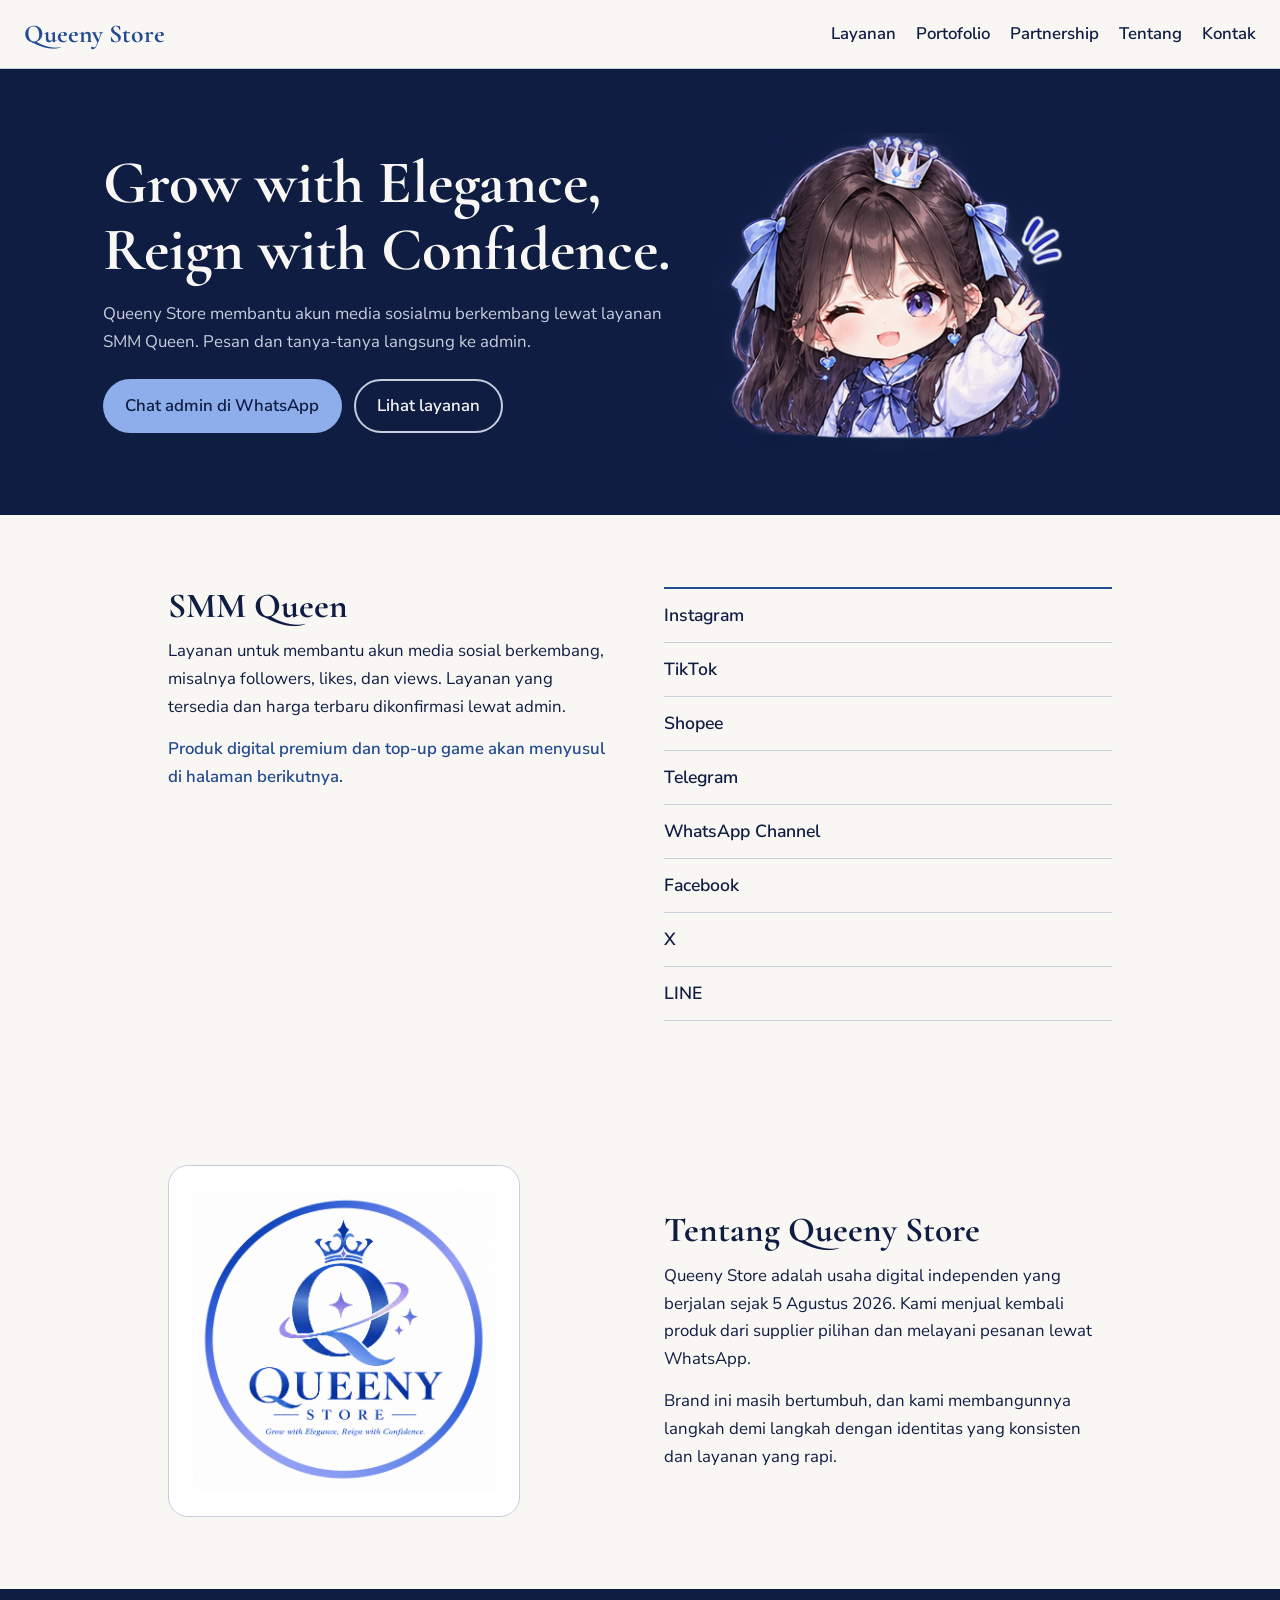
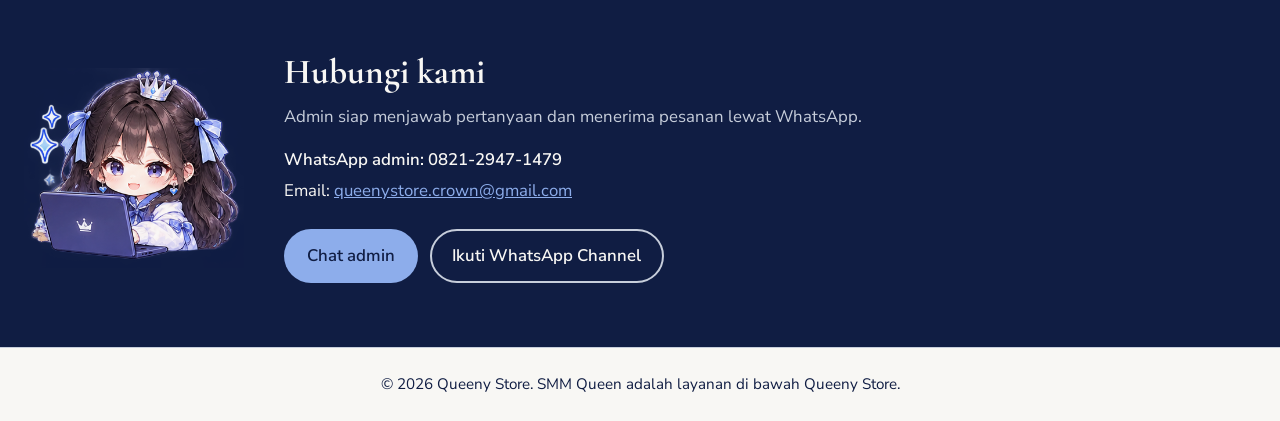
==== index.html @ a107acc6 "Update index.html" ====
<!DOCTYPE html>
<html lang="id">
<head>
  <meta charset="UTF-8">
  <meta name="viewport" content="width=device-width, initial-scale=1">
  <title>Queeny Store | SMM Queen</title>
  <meta name="description" content="Queeny Store adalah usaha digital independen. Lewat SMM Queen, kami melayani kebutuhan pertumbuhan akun media sosial. Pesan lewat WhatsApp admin.">
  <meta name="theme-color" content="#101D43">
  <meta property="og:title" content="Queeny Store | SMM Queen">
  <meta property="og:description" content="Layanan media sosial dari Queeny Store. Grow with Elegance, Reign with Confidence.">
  <meta property="og:type" content="website">
  <link rel="icon" href="assets/logo/logo-queeny-store.png">
  <link rel="preconnect" href="https://fonts.googleapis.com">
  <link rel="preconnect" href="https://fonts.gstatic.com" crossorigin>
  <link href="https://fonts.googleapis.com/css2?family=Cormorant+Garamond:wght@600;700&family=Nunito+Sans:wght@400;600&display=swap" rel="stylesheet">
  <link rel="stylesheet" href="css/style.css">
</head>
<body>

  <header class="site-header">
    <a class="wordmark" href="#beranda">Queeny Store</a>
    <nav aria-label="Menu utama">
      <a href="#layanan">Layanan</a>
      <a href="portfolio.html">Portofolio</a>
      <a href="partnership.html">Partnership</a>
      <a href="#tentang">Tentang</a>
      <a href="#kontak">Kontak</a>
    </nav>
  </header>

  <main>
    <!-- Hero: bagian pertama yang dilihat pengunjung -->
    <section class="hero" id="beranda">
      <div class="hero-text">
        <h1>Grow with Elegance, Reign with Confidence.</h1>
        <p>Queeny Store membantu akun media sosialmu berkembang lewat layanan SMM Queen. Pesan dan tanya-tanya langsung ke admin.</p>
        <div class="actions">
          <a class="btn btn-light" href="https://wa.me/6282129471479" target="_blank" rel="noopener">Chat admin di WhatsApp</a>
          <a class="btn btn-outline" href="#layanan">Lihat layanan</a>
        </div>
      </div>
      <img class="hero-mascot" src="assets/mascot/say-hai-qieeny.png" alt="Maskot Queeny Store, gadis berambut cokelat dengan pita biru dan mahkota perak, melambaikan tangan" width="420" height="420">
    </section>

    <!-- Layanan: daftar platform SMM Queen -->
    <section class="section split" id="layanan">
      <div>
        <h2>SMM Queen</h2>
        <p>Layanan untuk membantu akun media sosial berkembang, misalnya followers, likes, dan views. Layanan yang tersedia dan harga terbaru dikonfirmasi lewat admin.</p>
        <p class="note">Produk digital premium dan top-up game akan menyusul di halaman berikutnya.</p>
      </div>
      <ul class="platform-list" aria-label="Platform yang dilayani">
        <li>Instagram</li>
        <li>TikTok</li>
        <li>Shopee</li>
        <li>Telegram</li>
        <li>WhatsApp Channel</li>
        <li>Facebook</li>
        <li>X</li>
        <li>LINE</li>
      </ul>
    </section>

    <!-- Tentang: cerita singkat dan logo -->
    <section class="section split about" id="tentang">
      <div class="logo-panel">
        <img src="assets/logo/logo-queeny-store.png" alt="Logo Queeny Store: huruf Q bermahkota dengan cincin orbit dan bintang" width="320" height="320" loading="lazy">
      </div>
      <div>
        <h2>Tentang Queeny Store</h2>
        <p>Queeny Store adalah usaha digital independen yang berjalan sejak 5 Agustus 2026. Kami menjual kembali produk dari supplier pilihan dan melayani pesanan lewat WhatsApp.</p>
        <p>Brand ini masih bertumbuh, dan kami membangunnya langkah demi langkah dengan identitas yang konsisten dan layanan yang rapi.</p>
      </div>
    </section>

    <!-- Kontak -->
    <section class="contact" id="kontak">
      <img src="assets/mascot/work-qieeny.png" alt="Maskot Queeny Store sedang bekerja dengan laptop" width="260" height="260" loading="lazy">
      <div>
        <h2>Hubungi kami</h2>
        <p>Admin siap menjawab pertanyaan dan menerima pesanan lewat WhatsApp.</p>
        <p class="phone">WhatsApp admin: 0821-2947-1479</p>
        <p class="email">Email: <a href="mailto:queenystore.crown@gmail.com">queenystore.crown@gmail.com</a></p>
        <div class="actions">
          <a class="btn btn-light" href="https://wa.me/6282129471479" target="_blank" rel="noopener">Chat admin</a>
          <a class="btn btn-outline" href="https://whatsapp.com/channel/0029Vb8WDUM1HspxHZ1Gtm0l" target="_blank" rel="noopener">Ikuti WhatsApp Channel</a>
        </div>
      </div>
    </section>
  </main>

  <footer class="site-footer">
    <p>&copy; 2026 Queeny Store. SMM Queen adalah layanan di bawah Queeny Store.</p>
  </footer>

</body>
</html>
---- css/style.css ----
/* ===== Warna brand Queeny Store ===== */
:root {
  --navy: #101D43;
  --blue: #244A8F;
  --icy: #8DADEB;
  --silver: #C7CEDB;
  --pearl: #F8F7F4;
  --display: "Cormorant Garamond", Georgia, serif;
  --body: "Nunito Sans", system-ui, sans-serif;
}

* { box-sizing: border-box; margin: 0; }
html { scroll-behavior: smooth; scroll-padding-top: 4rem; }

body {
  font-family: var(--body);
  font-size: 1.05rem;
  line-height: 1.65;
  color: var(--navy);
  background: var(--pearl);
}

img { max-width: 100%; height: auto; display: block; }
a { color: var(--blue); }
a:focus-visible { outline: 3px solid var(--icy); outline-offset: 3px; }

h1, h2 { font-family: var(--display); line-height: 1.1; }
h2 { font-size: 2.2rem; margin-bottom: 0.75rem; }
p + p { margin-top: 0.9rem; }

/* ===== Header ===== */
.site-header {
  position: sticky; top: 0; z-index: 10;
  display: flex; flex-wrap: wrap; align-items: center; justify-content: space-between;
  gap: 0.5rem 1.5rem;
  padding: 0.8rem 1.5rem;
  background: var(--pearl);
  border-bottom: 1px solid var(--silver);
}
.wordmark {
  font-family: var(--display); font-size: 1.6rem; font-weight: 700;
  color: var(--blue); text-decoration: none;
}
.site-header nav { display: flex; gap: 1.25rem; }
.site-header nav a { color: var(--navy); text-decoration: none; font-weight: 600; }
.site-header nav a:hover { color: var(--blue); text-decoration: underline; }

/* ===== Tombol ===== */
.actions { display: flex; flex-wrap: wrap; gap: 0.75rem; margin-top: 1.5rem; }
.btn {
  display: inline-block; padding: 0.7rem 1.3rem; border-radius: 999px;
  font-weight: 600; text-decoration: none; border: 2px solid transparent;
}
.btn-light { background: var(--icy); color: var(--navy); }
.btn-light:hover { background: var(--pearl); }
.btn-outline { border-color: var(--silver); color: var(--pearl); }
.btn-outline:hover { background: rgba(248, 247, 244, 0.12); }

/* ===== Hero ===== */
.hero {
  display: grid; grid-template-columns: 1.2fr 1fr; align-items: center; gap: 2rem;
  padding: 4rem 1.5rem; background: var(--navy); color: var(--pearl);
}
.hero-text { max-width: 36rem; margin-left: auto; }
.hero h1 { font-size: clamp(2.4rem, 5.5vw, 3.8rem); font-weight: 700; margin-bottom: 1rem; }
.hero p { color: var(--silver); }
.hero-mascot { width: min(100%, 380px); margin-right: auto; }

/* ===== Bagian umum ===== */
.section {
  max-width: 62rem; margin: 0 auto; padding: 4.5rem 1.5rem;
}
.split { display: grid; grid-template-columns: 1fr 1fr; gap: 3rem; align-items: start; }
.note { color: var(--blue); font-weight: 600; }

/* Daftar platform */
.platform-list { list-style: none; padding: 0; border-top: 2px solid var(--blue); }
.platform-list li {
  padding: 0.75rem 0; border-bottom: 1px solid var(--silver);
  font-weight: 600; font-size: 1.1rem;
}

/* Tentang */
.about { align-items: center; }
.logo-panel {
  background: #fff; border: 1px solid var(--silver); border-radius: 1.25rem;
  padding: 1.5rem; max-width: 22rem;
}

/* ===== Kontak ===== */
.contact {
  display: grid; grid-template-columns: auto 1fr; align-items: center; gap: 2.5rem;
  padding: 4rem 1.5rem; background: var(--navy); color: var(--pearl);
  justify-content: center;
}
.contact img { width: 220px; }
.contact p { color: var(--silver); }
.contact .phone { color: var(--pearl); font-weight: 600; margin-top: 0.9rem; }
.contact .email { color: var(--pearl); margin-top: 0.25rem; }
.contact .email a { color: var(--icy); }

/* ===== Footer ===== */
.site-footer {
  padding: 1.5rem; text-align: center; font-size: 0.95rem;
  background: var(--pearl); border-top: 1px solid var(--silver);
}

/* ===== Layar kecil ===== */
@media (max-width: 760px) {
  .hero, .split, .contact { grid-template-columns: 1fr; }
  .hero { padding: 2.5rem 1.25rem; text-align: left; }
  .hero-text { margin: 0; }
  .hero-mascot { margin: 0 auto; width: min(75%, 300px); order: -1; }
  .section { padding: 3rem 1.25rem; }
  .split { gap: 1.75rem; }
  .contact img { width: 160px; margin: 0 auto; }
}
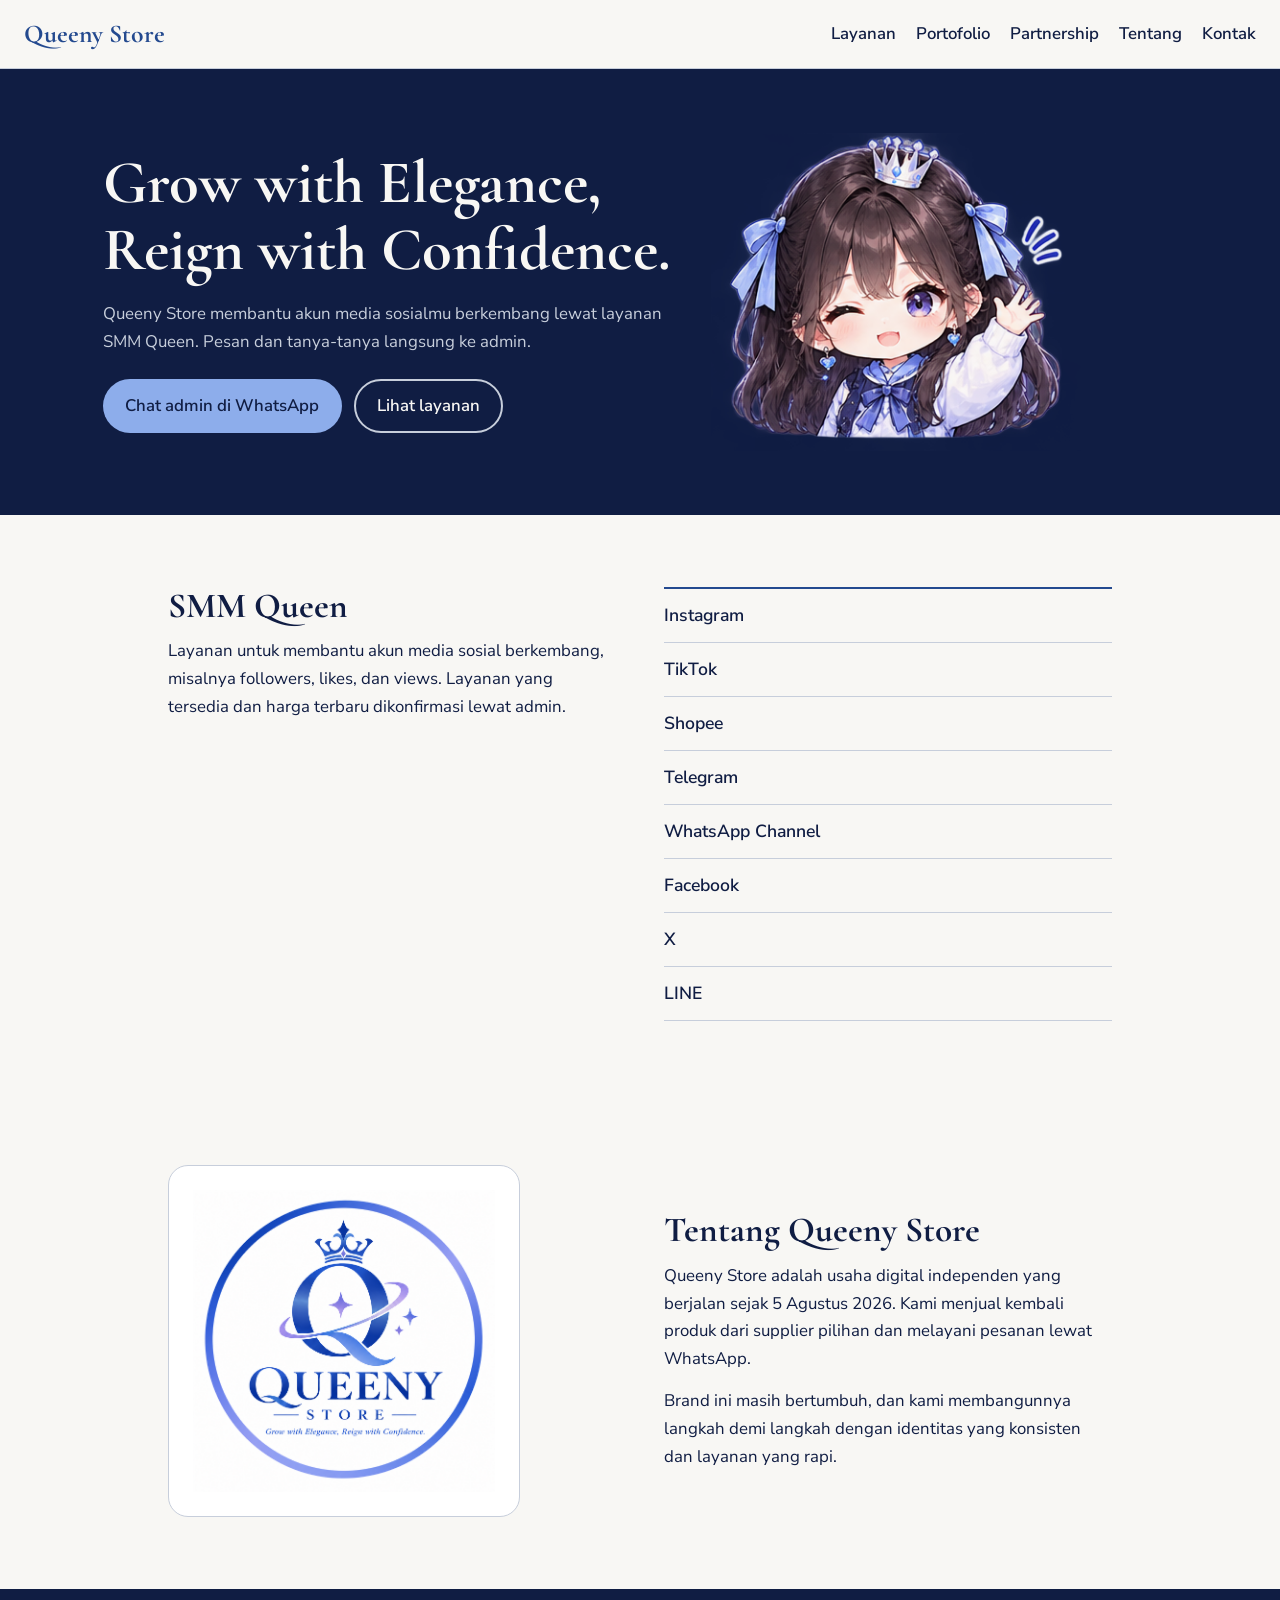
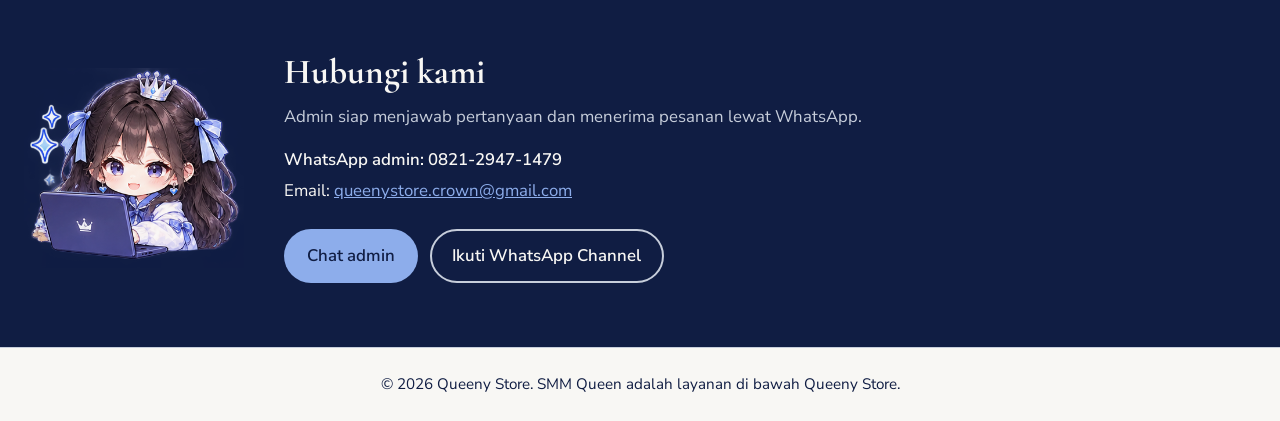
==== commit 5cede9c7: "Update index.html" ====
--- a/index.html
+++ b/index.html
@@ -9,7 +9,9 @@
   <meta property="og:title" content="Queeny Store | SMM Queen">
   <meta property="og:description" content="Layanan media sosial dari Queeny Store. Grow with Elegance, Reign with Confidence.">
   <meta property="og:type" content="website">
-  <link rel="icon" href="assets/logo/logo-queeny-store.png">
+  <link rel="icon" href="assets/favicon/favicon.ico" sizes="48x48">
+  <link rel="icon" type="image/png" sizes="32x32" href="assets/favicon/favicon-32.png">
+  <link rel="apple-touch-icon" href="assets/favicon/apple-touch-icon.png">
   <link rel="preconnect" href="https://fonts.googleapis.com">
   <link rel="preconnect" href="https://fonts.gstatic.com" crossorigin>
   <link href="https://fonts.googleapis.com/css2?family=Cormorant+Garamond:wght@600;700&family=Nunito+Sans:wght@400;600&display=swap" rel="stylesheet">
@@ -47,7 +49,7 @@
       <div>
         <h2>SMM Queen</h2>
         <p>Layanan untuk membantu akun media sosial berkembang, misalnya followers, likes, dan views. Layanan yang tersedia dan harga terbaru dikonfirmasi lewat admin.</p>
-        <p class="note">Produk digital premium dan top-up game akan menyusul di halaman berikutnya.</p>
+        <!--<p class="note">Produk digital premium dan top-up game akan menyusul di halaman berikutnya.</p>-->
       </div>
       <ul class="platform-list" aria-label="Platform yang dilayani">
         <li>Instagram</li>
--- a/css/style.css
+++ b/css/style.css
@@ -107,6 +107,14 @@
 
 /* ===== Layar kecil ===== */
 @media (max-width: 760px) {
+  /* Menu: boleh turun ke baris kedua supaya tidak terpotong */
+.site-header nav { flex-wrap: wrap; gap: 0.25rem 1.1rem; }
+
+@media (max-width: 760px) {
+  .site-header { position: static; padding: 0.75rem 1.25rem; }
+  .site-header nav { font-size: 0.98rem; }
+  .site-header nav a { padding: 0.4rem 0; }
+}
   .hero, .split, .contact { grid-template-columns: 1fr; }
   .hero { padding: 2.5rem 1.25rem; text-align: left; }
   .hero-text { margin: 0; }
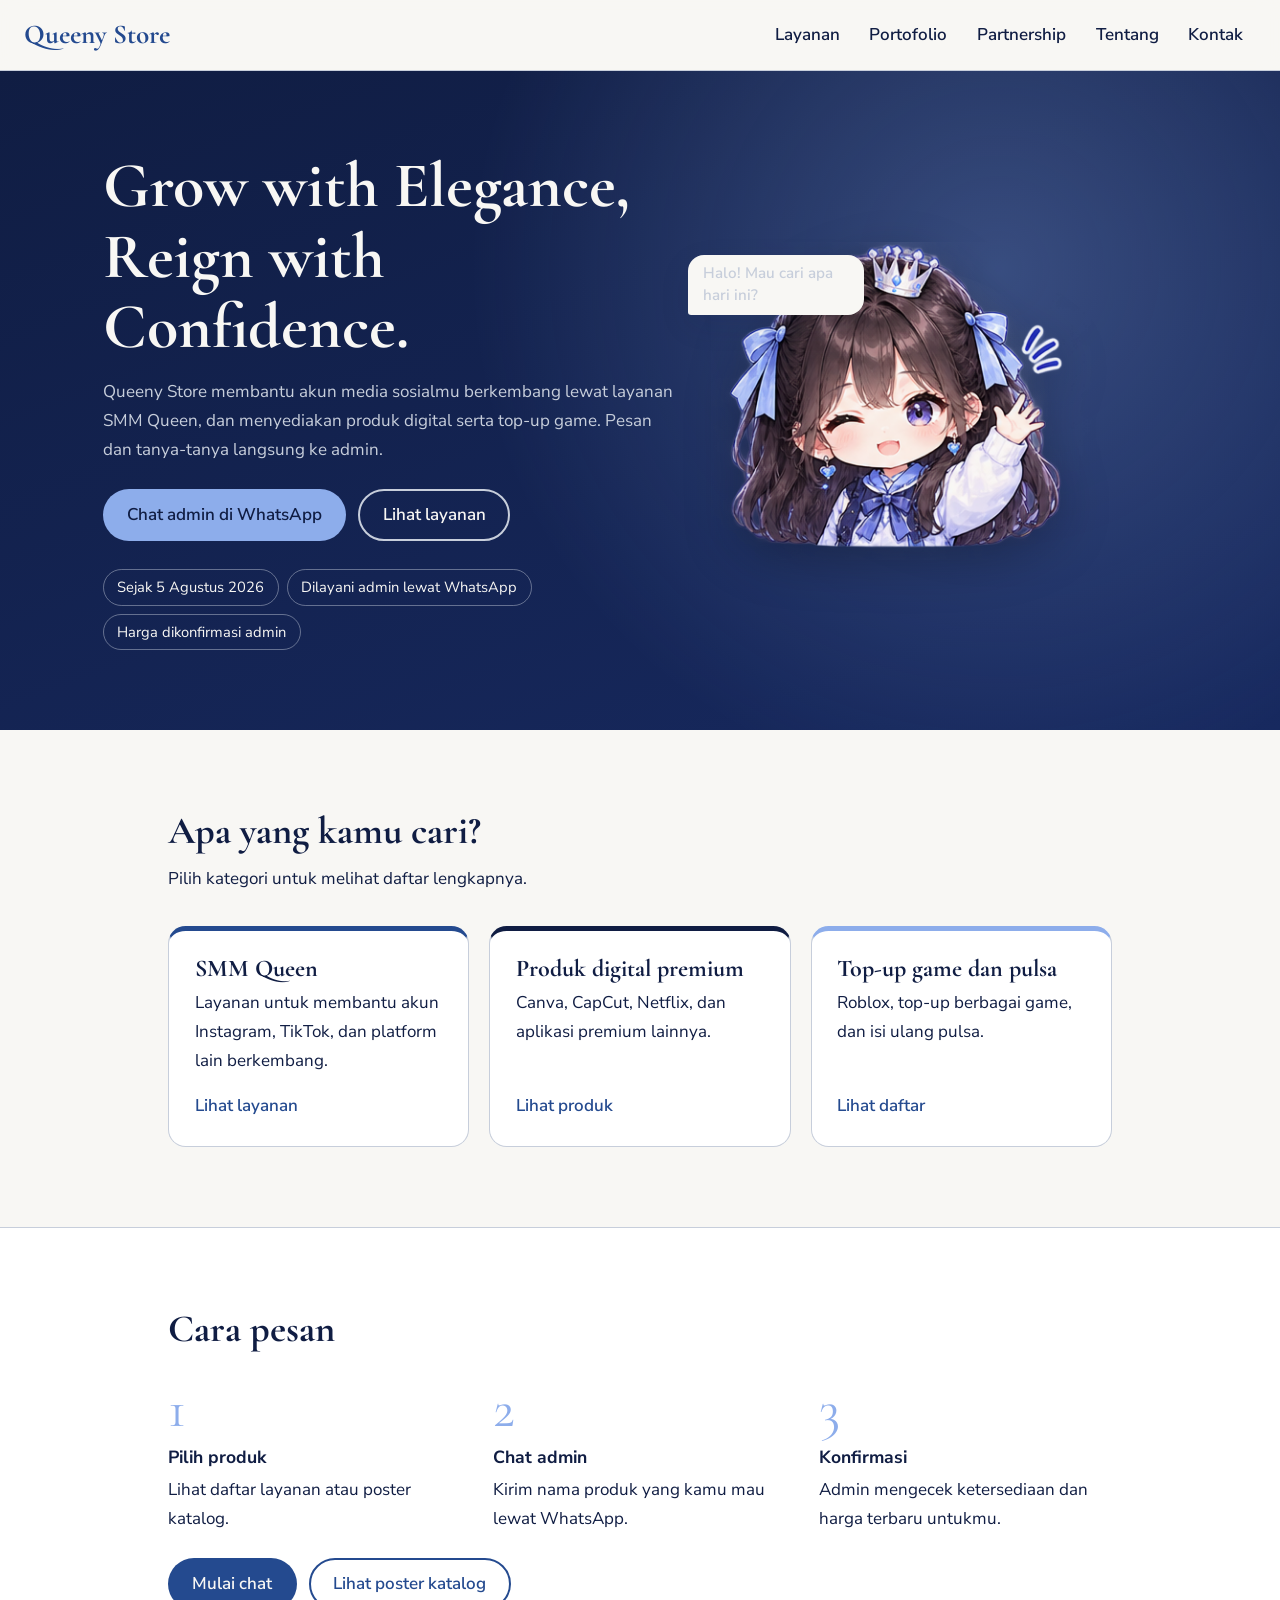
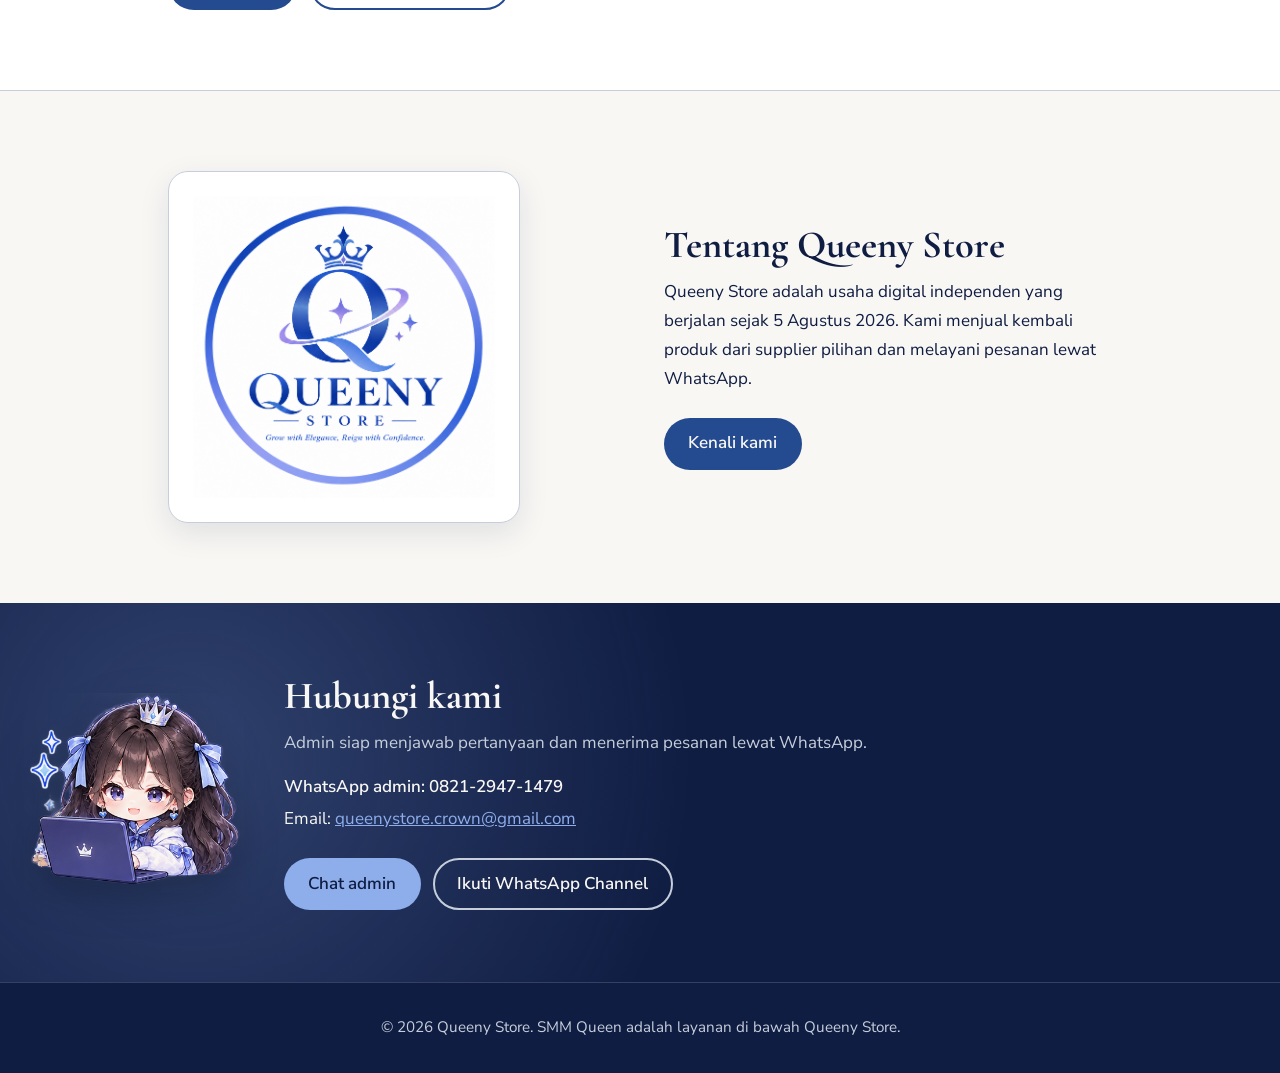
==== commit ac5886fa: "Update index.html" ====
--- a/index.html
+++ b/index.html
@@ -9,6 +9,7 @@
   <meta property="og:title" content="Queeny Store | SMM Queen">
   <meta property="og:description" content="Layanan media sosial dari Queeny Store. Grow with Elegance, Reign with Confidence.">
   <meta property="og:type" content="website">
+  <meta name="google-site-verification" content="rL2WLuQSSuNtEyzjkeTvsU0eVTCv0MRd6-ouBfAUrlw" /> 
   <link rel="icon" href="assets/favicon/favicon.ico" sizes="48x48">
   <link rel="icon" type="image/png" sizes="32x32" href="assets/favicon/favicon-32.png">
   <link rel="apple-touch-icon" href="assets/favicon/apple-touch-icon.png">
@@ -20,50 +21,78 @@
 <body>
 
   <header class="site-header">
-    <a class="wordmark" href="#beranda">Queeny Store</a>
+    <a class="wordmark" href="index.html">Queeny Store</a>
     <nav aria-label="Menu utama">
-      <a href="#layanan">Layanan</a>
+      <a href="services.html">Layanan</a>
       <a href="portfolio.html">Portofolio</a>
       <a href="partnership.html">Partnership</a>
-      <a href="#tentang">Tentang</a>
-      <a href="#kontak">Kontak</a>
+      <a href="about.html">Tentang</a>
+      <a href="contact.html">Kontak</a>
     </nav>
   </header>
 
   <main>
-    <!-- Hero: bagian pertama yang dilihat pengunjung -->
+    <!-- Hero -->
     <section class="hero" id="beranda">
       <div class="hero-text">
         <h1>Grow with Elegance, Reign with Confidence.</h1>
-        <p>Queeny Store membantu akun media sosialmu berkembang lewat layanan SMM Queen. Pesan dan tanya-tanya langsung ke admin.</p>
+        <p>Queeny Store membantu akun media sosialmu berkembang lewat layanan SMM Queen, dan menyediakan produk digital serta top-up game. Pesan dan tanya-tanya langsung ke admin.</p>
         <div class="actions">
           <a class="btn btn-light" href="https://wa.me/6282129471479" target="_blank" rel="noopener">Chat admin di WhatsApp</a>
-          <a class="btn btn-outline" href="#layanan">Lihat layanan</a>
+          <a class="btn btn-outline" href="services.html">Lihat layanan</a>
         </div>
+        <ul class="chips">
+          <li>Sejak 5 Agustus 2026</li>
+          <li>Dilayani admin lewat WhatsApp</li>
+          <li>Harga dikonfirmasi admin</li>
+        </ul>
       </div>
-      <img class="hero-mascot" src="assets/mascot/say-hai-qieeny.png" alt="Maskot Queeny Store, gadis berambut cokelat dengan pita biru dan mahkota perak, melambaikan tangan" width="420" height="420">
+      <div class="hero-art">
+        <p class="bubble">Halo! Mau cari apa hari ini?</p>
+        <img class="hero-mascot" src="assets/mascot/say-hai-qieeny.png" alt="Maskot Queeny Store, gadis berambut cokelat dengan pita biru dan mahkota perak, melambaikan tangan" width="420" height="420">
+      </div>
     </section>
 
-    <!-- Layanan: daftar platform SMM Queen -->
-    <section class="section split" id="layanan">
-      <div>
-        <h2>SMM Queen</h2>
-        <p>Layanan untuk membantu akun media sosial berkembang, misalnya followers, likes, dan views. Layanan yang tersedia dan harga terbaru dikonfirmasi lewat admin.</p>
-        <!--<p class="note">Produk digital premium dan top-up game akan menyusul di halaman berikutnya.</p>-->
-      </div>
-      <ul class="platform-list" aria-label="Platform yang dilayani">
-        <li>Instagram</li>
-        <li>TikTok</li>
-        <li>Shopee</li>
-        <li>Telegram</li>
-        <li>WhatsApp Channel</li>
-        <li>Facebook</li>
-        <li>X</li>
-        <li>LINE</li>
-      </ul>
-    </section>
+    <!-- Kategori layanan -->
+    <div class="section-head" id="layanan">
+      <h2>Apa yang kamu cari?</h2>
+      <p>Pilih kategori untuk melihat daftar lengkapnya.</p>
+    </div>
+    <div class="tiles">
+      <a class="tile" href="services.html#smm">
+        <h3>SMM Queen</h3>
+        <p>Layanan untuk membantu akun Instagram, TikTok, dan platform lain berkembang.</p>
+        <span>Lihat layanan</span>
+      </a>
+      <a class="tile" href="services.html#premium">
+        <h3>Produk digital premium</h3>
+        <p>Canva, CapCut, Netflix, dan aplikasi premium lainnya.</p>
+        <span>Lihat produk</span>
+      </a>
+      <a class="tile" href="services.html#topup">
+        <h3>Top-up game dan pulsa</h3>
+        <p>Roblox, top-up berbagai game, dan isi ulang pulsa.</p>
+        <span>Lihat daftar</span>
+      </a>
+    </div>
 
-    <!-- Tentang: cerita singkat dan logo -->
+    <!-- Cara pesan -->
+    <div class="how">
+      <section class="section">
+        <h2>Cara pesan</h2>
+        <ol class="steps">
+          <li><strong>Pilih produk</strong>Lihat daftar layanan atau poster katalog.</li>
+          <li><strong>Chat admin</strong>Kirim nama produk yang kamu mau lewat WhatsApp.</li>
+          <li><strong>Konfirmasi</strong>Admin mengecek ketersediaan dan harga terbaru untukmu.</li>
+        </ol>
+        <div class="actions">
+          <a class="btn btn-blue" href="https://wa.me/6282129471479" target="_blank" rel="noopener">Mulai chat</a>
+          <a class="btn btn-ghost" href="portfolio.html">Lihat poster katalog</a>
+        </div>
+      </section>
+    </div>
+
+    <!-- Tentang singkat -->
     <section class="section split about" id="tentang">
       <div class="logo-panel">
         <img src="assets/logo/logo-queeny-store.png" alt="Logo Queeny Store: huruf Q bermahkota dengan cincin orbit dan bintang" width="320" height="320" loading="lazy">
@@ -71,7 +100,9 @@
       <div>
         <h2>Tentang Queeny Store</h2>
         <p>Queeny Store adalah usaha digital independen yang berjalan sejak 5 Agustus 2026. Kami menjual kembali produk dari supplier pilihan dan melayani pesanan lewat WhatsApp.</p>
-        <p>Brand ini masih bertumbuh, dan kami membangunnya langkah demi langkah dengan identitas yang konsisten dan layanan yang rapi.</p>
+        <div class="actions">
+          <a class="btn btn-blue" href="about.html">Kenali kami</a>
+        </div>
       </div>
     </section>
 
@@ -95,5 +126,6 @@
     <p>&copy; 2026 Queeny Store. SMM Queen adalah layanan di bawah Queeny Store.</p>
   </footer>
 
+  <script src="js/menu.js" defer></script>
 </body>
 </html>
--- a/css/style.css
+++ b/css/style.css
@@ -1,125 +1,184 @@
-/* ===== Warna brand Queeny Store ===== */
+/* ===== Queeny Store: gaya utama (dipakai semua halaman) ===== */
 :root {
-  --navy: #101D43;
-  --blue: #244A8F;
-  --icy: #8DADEB;
-  --silver: #C7CEDB;
-  --pearl: #F8F7F4;
+  --navy: #101D43; --blue: #244A8F; --icy: #8DADEB; --silver: #C7CEDB; --pearl: #F8F7F4;
   --display: "Cormorant Garamond", Georgia, serif;
   --body: "Nunito Sans", system-ui, sans-serif;
+  --radius: 1.1rem;
+  --shadow: 0 10px 30px rgba(16, 29, 67, 0.10);
 }
-
 * { box-sizing: border-box; margin: 0; }
-html { scroll-behavior: smooth; scroll-padding-top: 4rem; }
-
-body {
-  font-family: var(--body);
-  font-size: 1.05rem;
-  line-height: 1.65;
-  color: var(--navy);
-  background: var(--pearl);
-}
-
+html { scroll-behavior: smooth; scroll-padding-top: 5rem; }
+body { font-family: var(--body); font-size: 1.0625rem; line-height: 1.7; color: var(--navy); background: var(--pearl); }
 img { max-width: 100%; height: auto; display: block; }
 a { color: var(--blue); }
-a:focus-visible { outline: 3px solid var(--icy); outline-offset: 3px; }
-
-h1, h2 { font-family: var(--display); line-height: 1.1; }
-h2 { font-size: 2.2rem; margin-bottom: 0.75rem; }
+a:focus-visible, button:focus-visible { outline: 3px solid var(--icy); outline-offset: 3px; }
+h1, h2, h3 { font-family: var(--display); line-height: 1.1; }
+h2 { font-size: clamp(1.9rem, 4vw, 2.4rem); margin-bottom: 0.75rem; }
+h3 { font-size: 1.5rem; margin-bottom: 0.4rem; }
 p + p { margin-top: 0.9rem; }
 
 /* ===== Header ===== */
 .site-header {
   position: sticky; top: 0; z-index: 10;
-  display: flex; flex-wrap: wrap; align-items: center; justify-content: space-between;
-  gap: 0.5rem 1.5rem;
-  padding: 0.8rem 1.5rem;
-  background: var(--pearl);
+  display: flex; flex-wrap: wrap; align-items: center; justify-content: space-between; gap: 0.5rem 1.5rem;
+  padding: 0.75rem 1.5rem;
+  background: rgba(248, 247, 244, 0.92); backdrop-filter: blur(10px);
   border-bottom: 1px solid var(--silver);
 }
-.wordmark {
-  font-family: var(--display); font-size: 1.6rem; font-weight: 700;
-  color: var(--blue); text-decoration: none;
-}
-.site-header nav { display: flex; gap: 1.25rem; }
-.site-header nav a { color: var(--navy); text-decoration: none; font-weight: 600; }
-.site-header nav a:hover { color: var(--blue); text-decoration: underline; }
+.wordmark { font-family: var(--display); font-size: 1.7rem; font-weight: 700; color: var(--blue); text-decoration: none; }
+.site-header nav { display: flex; gap: 0.25rem; }
+.site-header nav a { color: var(--navy); text-decoration: none; font-weight: 600; padding: 0.45rem 0.8rem; border-radius: 999px; transition: background 0.2s; }
+.site-header nav a:hover { background: rgba(36, 74, 143, 0.09); color: var(--blue); }
 
 /* ===== Tombol ===== */
 .actions { display: flex; flex-wrap: wrap; gap: 0.75rem; margin-top: 1.5rem; }
 .btn {
-  display: inline-block; padding: 0.7rem 1.3rem; border-radius: 999px;
-  font-weight: 600; text-decoration: none; border: 2px solid transparent;
+  display: inline-flex; align-items: center; justify-content: center; min-height: 46px;
+  padding: 0.6rem 1.4rem; border-radius: 999px; border: 2px solid transparent;
+  font-weight: 600; text-decoration: none; transition: transform 0.2s, background 0.2s;
 }
+.btn:hover { transform: translateY(-2px); }
 .btn-light { background: var(--icy); color: var(--navy); }
 .btn-light:hover { background: var(--pearl); }
 .btn-outline { border-color: var(--silver); color: var(--pearl); }
 .btn-outline:hover { background: rgba(248, 247, 244, 0.12); }
+.btn-blue { background: var(--blue); color: var(--pearl); }
+.btn-blue:hover { background: var(--navy); }
+.btn-ghost { border-color: var(--blue); color: var(--blue); }
+.btn-ghost:hover { background: rgba(36, 74, 143, 0.08); }
 
 /* ===== Hero ===== */
 .hero {
+  position: relative; overflow: hidden;
   display: grid; grid-template-columns: 1.2fr 1fr; align-items: center; gap: 2rem;
-  padding: 4rem 1.5rem; background: var(--navy); color: var(--pearl);
+  padding: 5rem 1.5rem; color: var(--pearl);
+  background: radial-gradient(circle at 78% 30%, rgba(141, 173, 235, 0.30), transparent 48%), linear-gradient(160deg, var(--navy), #17295F);
 }
-.hero-text { max-width: 36rem; margin-left: auto; }
-.hero h1 { font-size: clamp(2.4rem, 5.5vw, 3.8rem); font-weight: 700; margin-bottom: 1rem; }
+.hero-text { max-width: 36rem; margin-left: auto; position: relative; }
+.hero h1 { font-size: clamp(2.5rem, 5.5vw, 4rem); font-weight: 700; margin-bottom: 1rem; }
 .hero p { color: var(--silver); }
-.hero-mascot { width: min(100%, 380px); margin-right: auto; }
+.chips { display: flex; flex-wrap: wrap; gap: 0.5rem; list-style: none; padding: 0; margin-top: 1.75rem; }
+.chips li { font-size: 0.92rem; padding: 0.3rem 0.85rem; border: 1px solid rgba(199, 206, 219, 0.45); border-radius: 999px; color: var(--pearl); }
+.hero-art { position: relative; margin-right: auto; width: min(100%, 380px); }
+.hero-art::before { content: ""; position: absolute; inset: 8% 6%; border-radius: 50%; background: radial-gradient(circle, rgba(248, 247, 244, 0.22), transparent 70%); }
+.hero-mascot { position: relative; width: 100%; filter: drop-shadow(0 14px 24px rgba(0, 0, 0, 0.28)); }
+.bubble {
+  position: absolute; top: 4%; left: -6%; z-index: 1; max-width: 11rem;
+  padding: 0.55rem 0.95rem; border-radius: 1rem 1rem 1rem 0.2rem;
+  background: var(--pearl); color: var(--navy); font-weight: 600; font-size: 0.95rem; line-height: 1.4; box-shadow: var(--shadow);
+}
 
 /* ===== Bagian umum ===== */
-.section {
-  max-width: 62rem; margin: 0 auto; padding: 4.5rem 1.5rem;
-}
+.section { max-width: 62rem; margin: 0 auto; padding: 5rem 1.5rem; }
+.section-head { max-width: 62rem; margin: 0 auto; padding: 5rem 1.5rem 0; }
+.section-head p { max-width: 36rem; }
 .split { display: grid; grid-template-columns: 1fr 1fr; gap: 3rem; align-items: start; }
 .note { color: var(--blue); font-weight: 600; }
 
+/* Kartu kategori */
+.tiles { max-width: 62rem; margin: 0 auto; padding: 2rem 1.5rem 5rem; display: grid; grid-template-columns: repeat(3, 1fr); gap: 1.25rem; }
+.tile {
+  display: flex; flex-direction: column; padding: 1.6rem; background: #fff;
+  border: 1px solid var(--silver); border-top: 5px solid var(--blue); border-radius: var(--radius);
+  text-decoration: none; color: var(--navy); transition: transform 0.2s, box-shadow 0.2s;
+}
+.tile:nth-child(2) { border-top-color: var(--navy); }
+.tile:nth-child(3) { border-top-color: var(--icy); }
+.tile:hover { transform: translateY(-4px); box-shadow: var(--shadow); }
+.tile p { flex: 1; }
+.tile span { margin-top: 1rem; color: var(--blue); font-weight: 600; }
+
+/* Cara pesan */
+.how { background: #fff; border-top: 1px solid var(--silver); border-bottom: 1px solid var(--silver); }
+.steps { list-style: none; padding: 0; margin-top: 2rem; display: grid; grid-template-columns: repeat(3, 1fr); gap: 2rem; counter-reset: langkah; }
+.steps li { counter-increment: langkah; }
+.steps li::before { content: counter(langkah); display: block; font-family: var(--display); font-size: 3.4rem; line-height: 1; color: var(--icy); }
+.steps strong { display: block; font-size: 1.1rem; margin: 0.4rem 0 0.2rem; }
+
 /* Daftar platform */
 .platform-list { list-style: none; padding: 0; border-top: 2px solid var(--blue); }
-.platform-list li {
-  padding: 0.75rem 0; border-bottom: 1px solid var(--silver);
-  font-weight: 600; font-size: 1.1rem;
-}
+.platform-list li { padding: 0.75rem 0; border-bottom: 1px solid var(--silver); font-weight: 600; font-size: 1.1rem; }
 
 /* Tentang */
 .about { align-items: center; }
-.logo-panel {
-  background: #fff; border: 1px solid var(--silver); border-radius: 1.25rem;
-  padding: 1.5rem; max-width: 22rem;
-}
+.logo-panel { background: #fff; border: 1px solid var(--silver); border-radius: 1.25rem; padding: 1.5rem; max-width: 22rem; box-shadow: var(--shadow); }
 
 /* ===== Kontak ===== */
 .contact {
-  display: grid; grid-template-columns: auto 1fr; align-items: center; gap: 2.5rem;
-  padding: 4rem 1.5rem; background: var(--navy); color: var(--pearl);
-  justify-content: center;
+  display: grid; grid-template-columns: auto 1fr; align-items: center; justify-content: center; gap: 2.5rem;
+  padding: 4.5rem 1.5rem; color: var(--pearl);
+  background: radial-gradient(circle at 15% 40%, rgba(141, 173, 235, 0.25), transparent 45%), var(--navy);
 }
-.contact img { width: 220px; }
+.contact img { width: 220px; filter: drop-shadow(0 12px 20px rgba(0, 0, 0, 0.25)); }
 .contact p { color: var(--silver); }
 .contact .phone { color: var(--pearl); font-weight: 600; margin-top: 0.9rem; }
 .contact .email { color: var(--pearl); margin-top: 0.25rem; }
 .contact .email a { color: var(--icy); }
 
 /* ===== Footer ===== */
-.site-footer {
-  padding: 1.5rem; text-align: center; font-size: 0.95rem;
-  background: var(--pearl); border-top: 1px solid var(--silver);
+.site-footer { padding: 2rem 1.5rem; text-align: center; font-size: 0.95rem; background: var(--navy); color: var(--silver); border-top: 1px solid rgba(199, 206, 219, 0.2); }
+
+/* ===== Tombol WhatsApp melayang (dibuat oleh js/menu.js) ===== */
+.wa-float {
+  position: fixed; right: 1rem; bottom: 1rem; z-index: 8;
+  display: inline-flex; align-items: center; min-height: 46px; padding: 0.55rem 1.2rem;
+  border-radius: 999px; background: var(--blue); color: var(--pearl); font-weight: 600; text-decoration: none;
+  box-shadow: 0 8px 22px rgba(16, 29, 67, 0.35); transition: transform 0.2s, background 0.2s;
+}
+.wa-float:hover { background: var(--navy); transform: translateY(-2px); }
+.wa-float:focus-visible { outline-color: var(--icy); }
+
+/* ===== Menu sidebar (HP) ===== */
+.menu-toggle, .menu-overlay { display: none; }
+
+@media (max-width: 760px) {
+  .hero, .split, .contact, .tiles, .steps { grid-template-columns: 1fr; }
+  .hero { padding: 2.5rem 1.25rem 3rem; }
+  .hero-text { margin: 0; }
+  .hero-art { margin: 0 auto; width: min(70%, 290px); order: -1; }
+  .bubble { left: 0; top: 0; font-size: 0.88rem; }
+  .section { padding: 3.25rem 1.25rem; }
+  .section-head { padding: 3.25rem 1.25rem 0; }
+  .tiles { padding: 1.5rem 1.25rem 3.25rem; }
+  .split { gap: 1.75rem; }
+  .steps { gap: 1.5rem; }
+  .contact { padding: 3rem 1.25rem; gap: 1.5rem; }
+  .contact img { width: 150px; margin: 0 auto; }
+  .site-footer { padding-bottom: 5rem; }
+
+  .site-header { flex-wrap: nowrap; padding: 0.7rem 1.25rem; }
+  .js-menu .menu-toggle {
+    display: inline-flex; flex-direction: column; justify-content: center; gap: 5px;
+    position: relative; z-index: 40; width: 44px; height: 44px; padding: 0 10px;
+    background: none; border: 1px solid var(--silver); border-radius: 0.6rem; cursor: pointer;
+  }
+  .menu-toggle span { display: block; height: 2px; background: var(--navy); border-radius: 2px; transition: transform 0.25s, opacity 0.25s; }
+  .menu-open .menu-toggle span { background: var(--pearl); }
+  .menu-open .menu-toggle span:nth-child(1) { transform: translateY(7px) rotate(45deg); }
+  .menu-open .menu-toggle span:nth-child(2) { opacity: 0; }
+  .menu-open .menu-toggle span:nth-child(3) { transform: translateY(-7px) rotate(-45deg); }
+
+  .js-menu .site-header nav {
+    position: fixed; top: 0; right: 0; bottom: 0; z-index: 30;
+    width: min(78vw, 300px); padding: 4.5rem 1.5rem 1.5rem;
+    flex-direction: column; flex-wrap: nowrap; gap: 0; background: var(--navy);
+    transform: translateX(100%); visibility: hidden;
+    transition: transform 0.25s ease, visibility 0s linear 0.25s;
+  }
+  .menu-open .site-header nav { transform: none; visibility: visible; transition: transform 0.25s ease; }
+  .js-menu .site-header nav a { color: var(--pearl); padding: 0.85rem 0; border-radius: 0; font-size: 1.1rem; border-bottom: 1px solid rgba(199, 206, 219, 0.25); }
+  .js-menu .site-header nav a:hover { background: none; color: var(--icy); }
+  .js-menu .site-header nav a[aria-current="page"] { color: var(--icy); text-decoration: none; }
+
+  .menu-overlay {
+    display: block; position: fixed; inset: 0; z-index: 9;
+    background: rgba(16, 29, 67, 0.55); opacity: 0; visibility: hidden;
+    transition: opacity 0.25s, visibility 0s linear 0.25s;
+  }
+  .menu-open .menu-overlay { opacity: 1; visibility: visible; transition: opacity 0.25s; }
+  .menu-open body { overflow: hidden; }
 }
 
-/* ===== Layar kecil ===== */
-@media (max-width: 760px) {
-  /* Menu: boleh turun ke baris kedua supaya tidak terpotong */
-.site-header nav { flex-wrap: wrap; gap: 0.25rem 1.1rem; }
-
-@media (max-width: 760px) {
-  .site-header { position: static; padding: 0.75rem 1.25rem; }
-  .site-header nav { font-size: 0.98rem; }
-  .site-header nav a { padding: 0.4rem 0; }
+@media (prefers-reduced-motion: reduce) {
+  * { transition: none !important; scroll-behavior: auto !important; }
 }
-  .hero, .split, .contact { grid-template-columns: 1fr; }
-  .hero { padding: 2.5rem 1.25rem; text-align: left; }
-  .hero-text { margin: 0; }
-  .hero-mascot { margin: 0 auto; width: min(75%, 300px); order: -1; }
-  .section { padding: 3rem 1.25rem; }
-  .split { gap: 1.75rem; }
-  .contact img { width: 160px; margin: 0 auto; }
-}
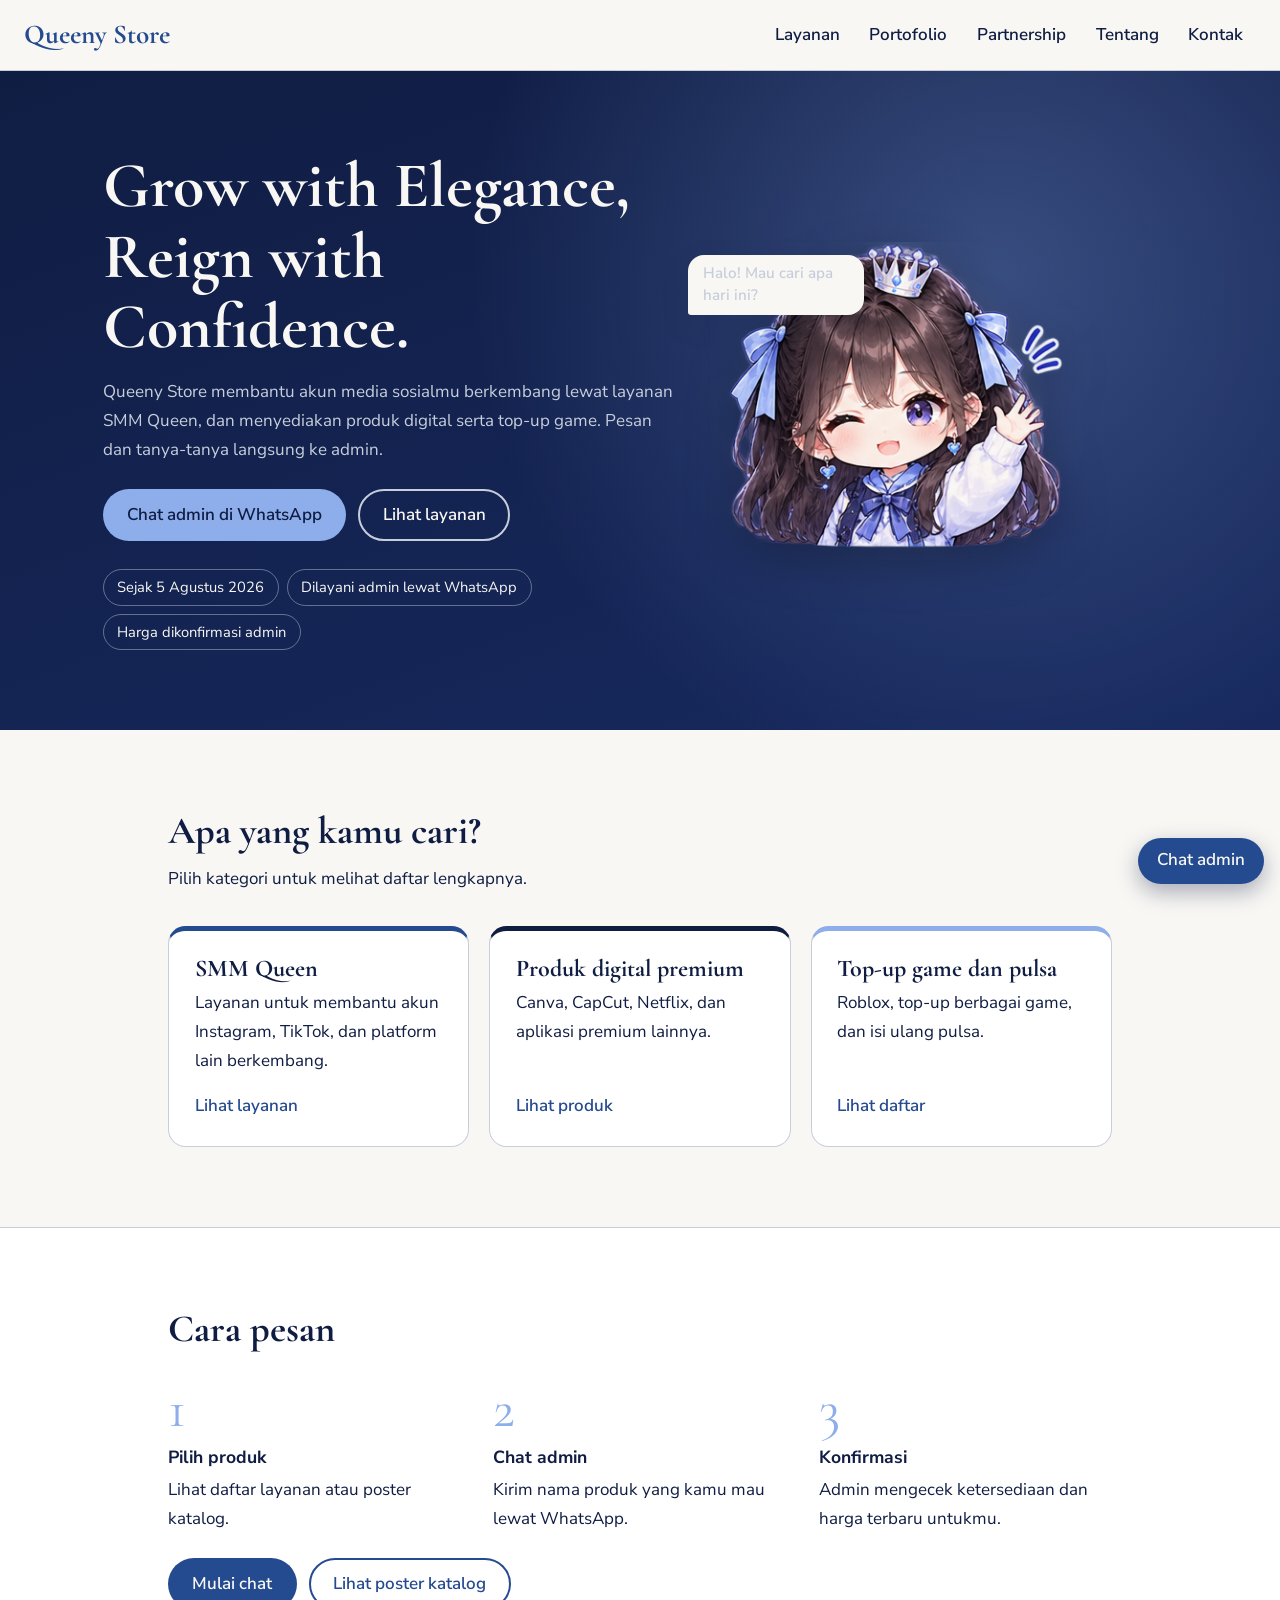
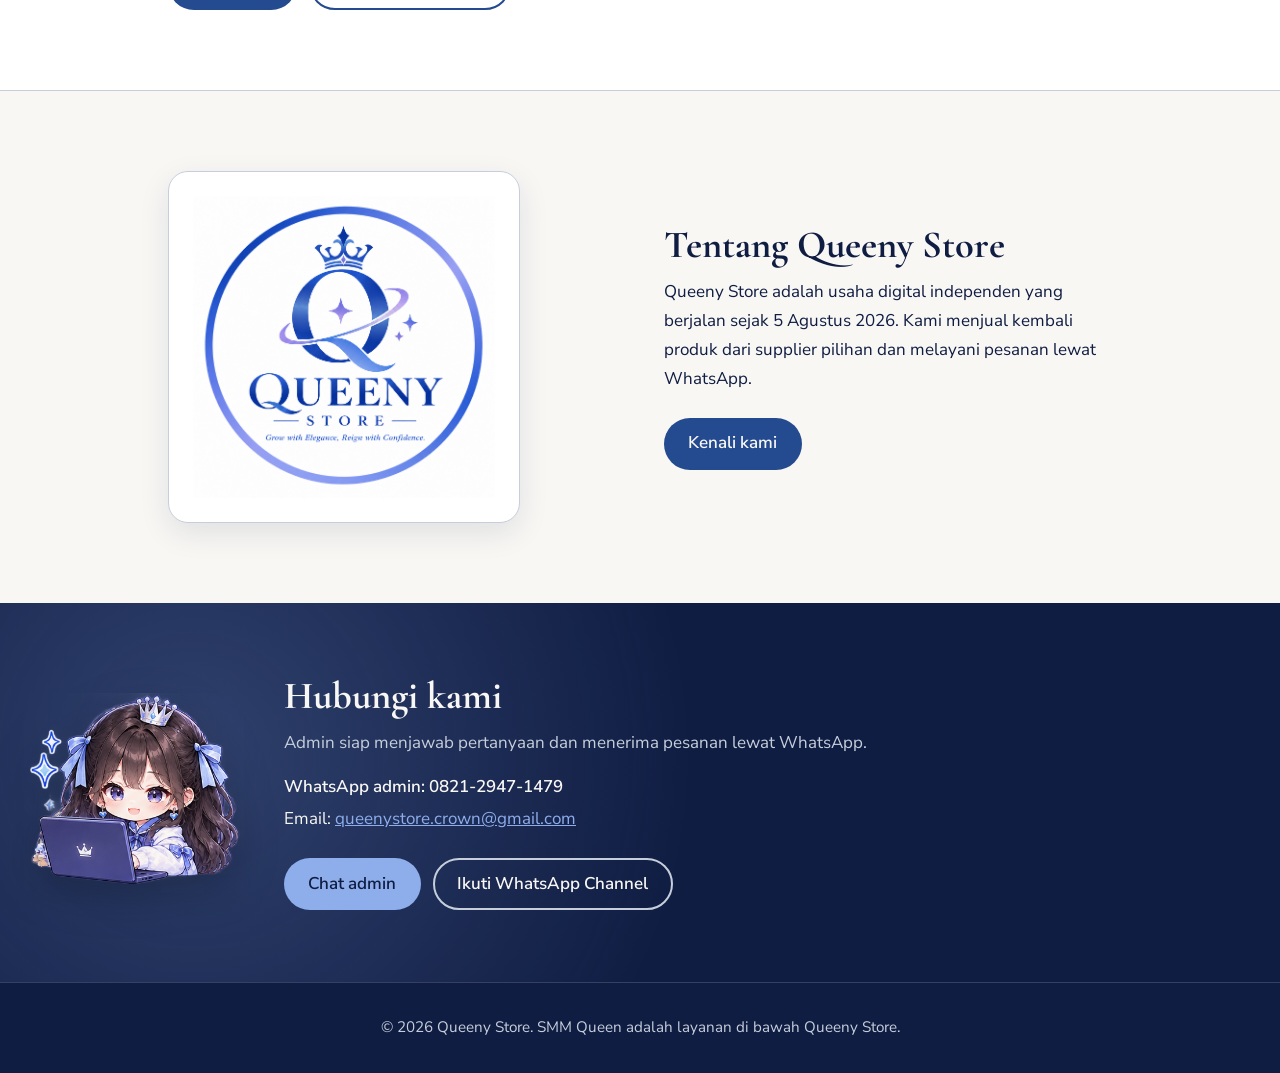
==== commit a0ace642: "Update index.html" ====
--- a/index.html
+++ b/index.html
@@ -116,7 +116,7 @@
         <p class="email">Email: <a href="mailto:queenystore.crown@gmail.com">queenystore.crown@gmail.com</a></p>
         <div class="actions">
           <a class="btn btn-light" href="https://wa.me/6282129471479" target="_blank" rel="noopener">Chat admin</a>
-          <a class="btn btn-outline" href="https://whatsapp.com/channel/0029Vb8WDUM1HspxHZ1Gtm0l" target="_blank" rel="noopener">Ikuti WhatsApp Channel</a>
+          <a class="btn btn-outline" href="https://whatsapp.com/channel/0029VbE9KVYFsn0nufTPyG0d" target="_blank" rel="noopener">Ikuti WhatsApp Channel</a>
         </div>
       </div>
     </section>
--- a/css/style.css
+++ b/css/style.css
@@ -8,6 +8,7 @@
 }
 * { box-sizing: border-box; margin: 0; }
 html { scroll-behavior: smooth; scroll-padding-top: 5rem; }
+html { overflow-x: hidden; overflow-x: clip; } /* cegah halaman bergeser ke samping */
 body { font-family: var(--body); font-size: 1.0625rem; line-height: 1.7; color: var(--navy); background: var(--pearl); }
 img { max-width: 100%; height: auto; display: block; }
 a { color: var(--blue); }
@@ -146,7 +147,7 @@
   .contact img { width: 150px; margin: 0 auto; }
   .site-footer { padding-bottom: 5rem; }
 
-  .site-header { flex-wrap: nowrap; padding: 0.7rem 1.25rem; }
+  .site-header { flex-wrap: nowrap; padding: 0.7rem 1.25rem; background: var(--pearl); backdrop-filter: none; }
   .js-menu .menu-toggle {
     display: inline-flex; flex-direction: column; justify-content: center; gap: 5px;
     position: relative; z-index: 40; width: 44px; height: 44px; padding: 0 10px;
@@ -176,7 +177,7 @@
     transition: opacity 0.25s, visibility 0s linear 0.25s;
   }
   .menu-open .menu-overlay { opacity: 1; visibility: visible; transition: opacity 0.25s; }
-  .menu-open body { overflow: hidden; }
+  html.menu-open { overflow: hidden; }
 }
 
 @media (prefers-reduced-motion: reduce) {
